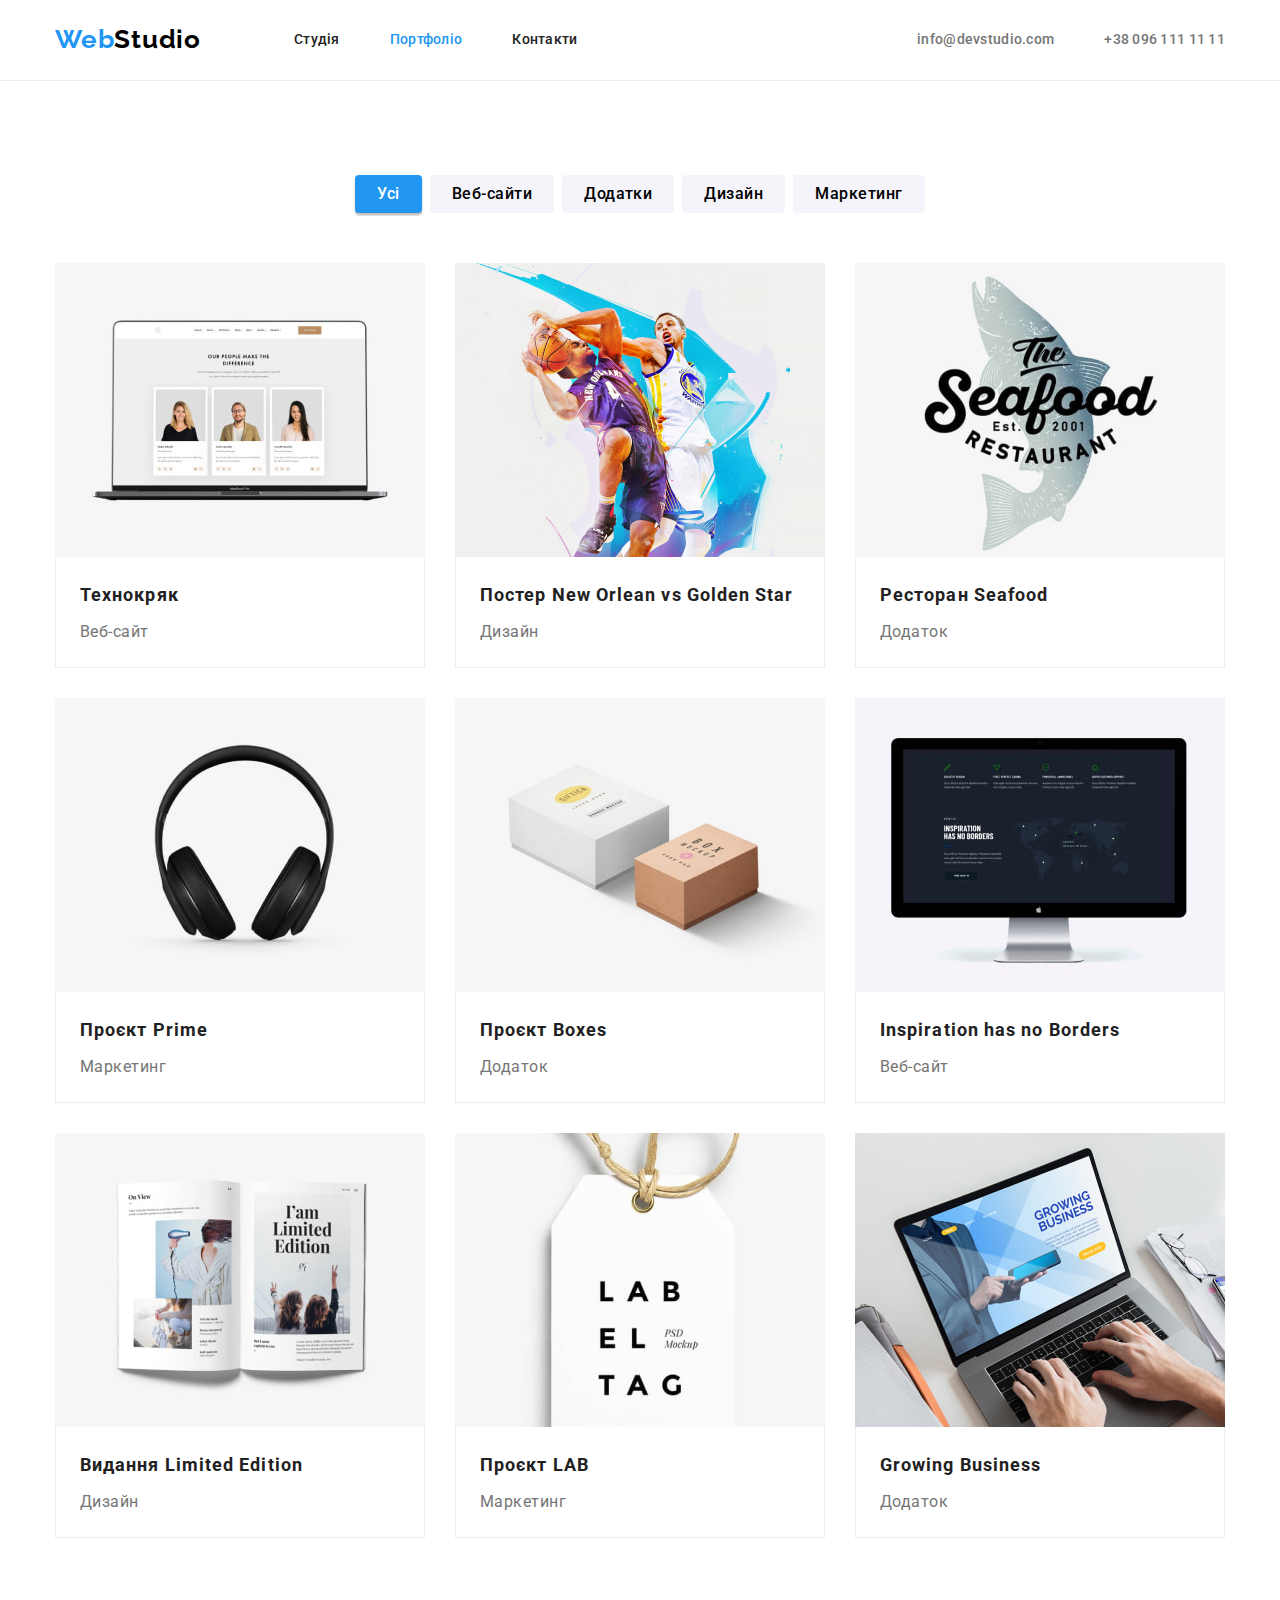
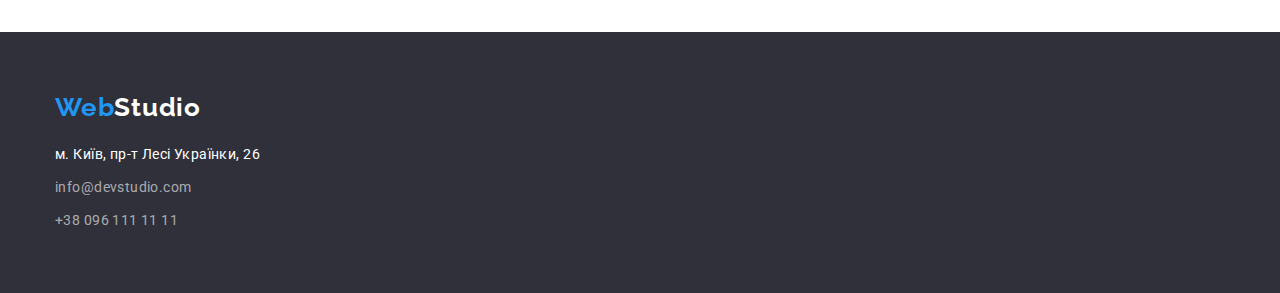
==== porfolio.html @ afa7426b "Initial commit" ====
<!DOCTYPE html>
<html lang="uk">
  <head>
    <meta charset="UTF-8" />
    <meta http-equiv="X-UA-Compatible" content="IE=edge" />
    <meta name="viewport" content="width=device-width, initial-scale=1.0" />
    <link rel="preconnect" href="https://fonts.googleapis.com" />
    <link rel="preconnect" href="https://fonts.gstatic.com" crossorigin />
    <link
      href="https://fonts.googleapis.com/css2?family=Raleway:wght@700&family=Roboto:wght@400;500;700;900&display=swap"
      rel="stylesheet"
    />
    <link rel="stylesheet" href="./css/modern-normalize.css" />

    <link rel="stylesheet" href="./css/styles.css" />
    <title>Web Studio</title>
  </head>
  <body>
    <header class="header">
      <div class="container header-container">
        <nav class="nav">
          <a class="link logo logo-black" href="./index.html" lang="en">
            <span class="accent">Web</span>Studio
          </a>

          <ul class="list menu">
            <li class="menu-item"><a class="link menu-link" href="./index.html">Студія</a></li>
            <li class="menu-item">
              <a class="link menu-link current-text" href="./porfolio.html">Портфоліо</a>
            </li>
            <li class="menu-item"><a class="link menu-link" href="">Контакти</a></li>
          </ul>
        </nav>
        <ul class="list header-contacts">
          <li class="header-contacts-item">
            <a class="link header-contacts-link" href="mailto:info@devstudio.com"
              >info@devstudio.com</a
            >
          </li>
          <li class="header-contacts-item">
            <a class="link header-contacts-link" href="tel:+380961111111">+38 096 111 11 11</a>
          </li>
        </ul>
      </div>
    </header>
    <main class="page-portfolio">
      <section class="section">
        <div class="container">
          <!--Logical header, need to be hidden with css -->
          <h1 class="portfolio-main-header visually-hidden">Наші роботи</h1>
          <ul class="list portfolio-filters">
            <li class="filter-item">
              <button class="filter-btn current-bg" type="button">Усі</button>
            </li>
            <li class="filter-item"><button class="filter-btn" type="button">Веб-сайти</button></li>
            <li class="filter-item"><button class="filter-btn" type="button">Додатки</button></li>
            <li class="filter-item"><button class="filter-btn" type="button">Дизайн</button></li>
            <li class="filter-item"><button class="filter-btn" type="button">Маркетинг</button></li>
          </ul>
          <ul class="list portfolio-list">
            <li class="portfolio-item">
              <a class="link portfolio-link" href="">
                <img
                  class="portfolio-img"
                  src="./images/portfolio/img.jpg"
                  alt="Ноутбук на екрані якого зображено сайт Технокряк"
                  width="370"
                  height="294"
                />
                <div class="item-desc">
                  <h2 class="portfolio-item-header">Технокряк</h2>
                  <p class="portfolio-item-text">Веб-сайт</p>
                </div>
              </a>
            </li>
            <li class="portfolio-item">
              <a class="link portfolio-link" href="">
                <img
                  class="portfolio-img"
                  src="./images/portfolio/img2.jpg"
                  alt="Два баскетболісти, один в іншого намагається вибити м'яч у стрибку"
                  width="370"
                  height="294"
                />
                <div class="item-desc">
                  <h2 class="portfolio-item-header">
                    Постер <span lang="en">New Orlean vs Golden Star</span>
                  </h2>
                  <p class="portfolio-item-text">Дизайн</p>
                </div>
              </a>
            </li>
            <li class="portfolio-item">
              <a class="link portfolio-link" href="">
                <img
                  class="portfolio-img"
                  src="./images/portfolio/img3.jpg"
                  alt="Риба до гори головою і повер написано назву реторану"
                  width="370"
                  height="294"
                />
                <div class="item-desc">
                  <h2 class="portfolio-item-header">Ресторан <span lang="en">Seafood</span></h2>
                  <p class="portfolio-item-text">Додаток</p>
                </div>
              </a>
            </li>
            <li class="portfolio-item">
              <a class="link portfolio-link" href="">
                <img
                  class="portfolio-img"
                  src="./images/portfolio/img4.jpg"
                  alt="Великі чорні навушники"
                  width="370"
                  height="294"
                />
                <div class="item-desc">
                  <h2 class="portfolio-item-header">Проєкт <span lang="en">Prime</span></h2>
                  <p class="portfolio-item-text">Маркетинг</p>
                </div>
              </a>
            </li>
            <li class="portfolio-item">
              <a class="link portfolio-link" href="">
                <img
                  class="portfolio-img"
                  src="./images/portfolio/img5.jpg"
                  alt="Дві коробочки біла більша і крафтова менша з написами"
                  width="370"
                  height="294"
                />
                <div class="item-desc">
                  <h2 class="portfolio-item-header">Проєкт <span lang="en">Boxes</span></h2>
                  <p class="portfolio-item-text">Додаток</p>
                </div>
              </a>
            </li>
            <li class="portfolio-item">
              <a class="link portfolio-link" href="">
                <img
                  class="portfolio-img"
                  src="./images/portfolio/img6.jpg"
                  alt="Монітор і на ньому зображено сайт компанії Inspiration has no Borders"
                  width="370"
                  height="294"
                />
                <div class="item-desc">
                  <h2 class="portfolio-item-header" lang="en">Inspiration has no Borders</h2>
                  <p class="portfolio-item-text">Веб-сайт</p>
                </div>
              </a>
            </li>
            <li class="portfolio-item">
              <a class="link portfolio-link" href="">
                <img
                  class="portfolio-img"
                  src="./images/portfolio/img7.jpg"
                  alt="розгорнутий журнал, на лівому боці зображення дівчини з феном в руках, та через волосся не видно обличча та ноги та руки дівчини, яка тримає сумку, праворуч дві дівчини спиною піднявши руки порізні боки один від одної з символом Victory"
                  width="370"
                  height="294"
                />
                <div class="item-desc">
                  <h2 class="portfolio-item-header">
                    Видання <span lang="en">Limited Edition</span>
                  </h2>
                  <p class="portfolio-item-text">Дизайн</p>
                </div>
              </a>
            </li>
            <li class="portfolio-item">
              <a class="link portfolio-link" href="">
                <img
                  class="portfolio-img"
                  src="./images/portfolio/img8.jpg"
                  alt="Бірка з мотузком і на най напис LAB EL TAG"
                  width="370"
                  height="294"
                />
                <div class="item-desc">
                  <h2 class="portfolio-item-header">Проєкт <span lang="en">LAB</span></h2>
                  <p class="portfolio-item-text">Маркетинг</p>
                </div>
              </a>
            </li>
            <li class="portfolio-item">
              <a class="link portfolio-link" href="">
                <img
                  class="portfolio-img"
                  src="./images/portfolio/img9.jpg"
                  alt="Ноутбук на столі, чоловічі руки на клавіатурі та на екрані зображено сайт Growing Business"
                  width="370"
                  height="294"
                />
                <div class="item-desc">
                  <h2 class="portfolio-item-header" lang="en">Growing Business</h2>
                  <p class="portfolio-item-text">Додаток</p>
                </div>
              </a>
            </li>
          </ul>
        </div>
      </section>
    </main>
    <footer class="footer">
      <div class="container footer-container">
        <div>
          <a class="link logo logo-white" href="./index.html" lang="en">
            <span class="accent">Web</span>Studio
          </a>
          <address class="contacts">
            <ul class="list contacts-list">
              <li class="contact-item">
                <a
                  class="link contact-link address"
                  href="https://goo.gl/maps/CPtrU1FHBa2aNyZL9"
                  rel="noopener noreferrer"
                >
                  м. Київ, пр-т Лесі Українки, 26
                </a>
              </li>
              <li class="contact-item">
                <a class="link contact-link" href="mailto:info@devstudio.com">info@devstudio.com</a>
              </li>
              <li class="contact-item">
                <a class="link contact-link" href="tel:+380961111111">+38 096 111 11 11</a>
              </li>
            </ul>
          </address>
        </div>
      </div>
    </footer>
  </body>
</html>
---- css/styles.css ----
:root {
  /* fonts */
  --main-font-familly: 'Roboto', sans-serif;
  --submain-font-family: 'Raleway', sans-serif;
  --main-font-size: 14px;
  --logo-font-size: 26px;
  --submain-font-size: 16px;
  --section-header-font-size: 36px;
  --subsection-header-font-size: 18px;
  /* text colors */
  --accent-text-color: #2196f3;
  --main-text-color: #212121;
  --light-text-color: #ffffff;
  --dark-text-color: #000000;
  --submain-text-color: #757575;
  --sub-text-color-trans: rgba(255, 255, 255, 0.6);
  --border-color: #ececec;
  --portfolio-border-color: #eeeeee;
  /* background colors */
  --accent-bg-color: #2196f3;
  --main-bg-color: #ffffff;
  --submain-bg-color: #f5f4fa;
  --dark-bg-color: #2f303a;
  /* actions */
  --active-color: #2196f3;
  --active-bg-color: #2196f3;
  --active-bg-btn: #188ce8;
  /* other */
  --items-main: 4;
  --indent-main: 30px;
  --items-portfolio: 3;
  --indent-portfolio: 30px;
}

body {
  font-family: var(--main-font-familly);
  font-size: var(--main-font-size);
  color: var(--main-text-color);
  background-color: var(--main-bg-color);
}

/* Reset */
h1,
h2,
h3,
h4,
h5,
h6,
p {
  margin: 0;
}

ul {
  margin: 0;
  padding: 0;
}

img {
  display: block;
}

.link {
  text-decoration: none;
}

.list {
  list-style-type: none;
}

.container {
  width: 1200px;
  margin: 0 auto;
  padding-left: 15px;
  padding-right: 15px;
}

.logo {
  font-family: var(--submain-font-family);
  font-weight: 700;
  font-size: 26px;
  line-height: 1.19;
  letter-spacing: 0.03em;
}

.accent {
  color: var(--accent-text-color);
}

.visually-hidden {
  position: absolute;
  white-space: nowrap;
  width: 1px;
  height: 1px;
  overflow: hidden;
  border: 0;
  padding: 0;
  clip: rect(0 0 0 0);
  clip-path: inset(50%);
  margin: -1px;
}

/* Header */

.header-container {
  display: flex;
  justify-content: space-between;
}

.header {
  border-bottom: 1px solid var(--border-color);
}

.logo-black {
  margin-right: 93px;
  padding-top: 24px;
  padding-bottom: 24px;
  color: var(--dark-text-color);
}

.nav {
  display: flex;
}

.menu {
  display: flex;
  gap: 50px;
}

.menu-link {
  display: block;
  padding-top: 32px;
  padding-bottom: 32px;
  font-weight: 500;
  line-height: 1.14;
  letter-spacing: 0.02em;
  color: var(--main-text-color);
}

.current-text {
  color: var(--active-color);
}

.menu-link:hover,
.menu-link:focus {
  color: var(--active-color);
}

.header-contacts {
  display: flex;
  gap: 50px;
}

.header-contacts-link {
  display: block;
  padding-top: 32px;
  padding-bottom: 32px;
  font-weight: 500;
  line-height: 1.14;
  letter-spacing: 0.02em;
  color: var(--submain-text-color);
}

.header-contacts-link:hover,
.header-contacts-link:focus {
  color: var(--active-color);
}

/* Main */

.section {
  padding-top: 94px;
  padding-bottom: 94px;
}

.section-header {
  font-weight: 700;
  font-size: 36px;
  line-height: 1.17;
  text-align: center;
  letter-spacing: 0.03em;
  margin-bottom: 50px;
}

/* Hero */

.hero {
  padding: 200px 0;
  background-color: var(--dark-bg-color);
}

.hero-header {
  margin-left: auto;
  margin-right: auto;
  margin-bottom: 30px;
  font-weight: 900;
  font-size: 44px;
  line-height: 1.36;
  text-align: center;
  letter-spacing: 0.06em;
  text-transform: uppercase;
  color: var(--light-text-color);
  width: 696px;
}

.hero-btn {
  display: block;
  margin: 0 auto;
  padding: 10px 32px;
  font-family: inherit;
  font-weight: 700;
  font-size: 16px;
  line-height: 1.88;
  text-align: center;
  letter-spacing: 0.06em;
  color: var(--light-text-color);
  background-color: var(--accent-bg-color);
  border: none;
  box-shadow: 0px 4px 4px rgba(0, 0, 0, 0.15);
  border-radius: 4px;
  cursor: pointer;
}

.hero-btn:hover,
.hero-btn:focus {
  background: var(--active-bg-btn);
  box-shadow: 0px 4px 4px rgba(0, 0, 0, 0.15);
  border-radius: 4px;
}

/* Our benefits */

.benafits {
  padding-bottom: 0;
}

.benafits-list {
  display: flex;
  gap: 30px;
}

.benafit-header {
  font-size: var(--main-font-size);
  font-weight: 700;
  line-height: 1.14;
  letter-spacing: 0.03em;
  text-transform: uppercase;
  margin-bottom: 10px;
}

.benafit-item {
  flex-basis: calc((100% - (var(--indent-main)) * (var(--items-main) - 1)) / var(--items-main));
}

.benafit-text {
  line-height: 1.71;
  letter-spacing: 0.03em;
  color: var(--submain-text-color);
}

/* What we do */

.we-do-list {
  display: flex;
  gap: 30px;
}

.we-do-img {
  width: 100%;
}

/* Our team */
.team {
  background-color: var(--submain-bg-color);
}

.team-list {
  display: flex;
  gap: 30px;
}

.team-item {
  background-color: var(--main-bg-color);
  flex-basis: calc((100% - (var(--indent-main)) * (var(--items-main) - 1)) / var(--items-main));
  box-shadow: 0px 1px 3px rgba(0, 0, 0, 0.12), 0px 1px 1px rgba(0, 0, 0, 0.14),
    0px 2px 1px rgba(0, 0, 0, 0.2);
  border-radius: 0px 0px 4px 4px;
}
.team-img {
  width: 100%;
}

.team-desc {
  padding-top: 30px;
  padding-bottom: 30px;
}

.team-header {
  margin-bottom: 10px;
  font-weight: 500;
  font-size: var(--submain-font-size);
  line-height: 1.19;
  text-align: center;
  letter-spacing: 0.03em;
}

.team-text {
  font-size: var(--submain-font-size);
  line-height: 1.19;
  text-align: center;
  letter-spacing: 0.03em;
  color: var(--submain-text-color);
}

/* Footer */
.footer {
  padding-top: 60px;
  padding-bottom: 60px;
  background-color: var(--dark-bg-color);
}

.logo-white {
  display: inline-block;
  margin-bottom: 20px;
  color: var(--light-text-color);
}

.contacts {
  font-style: normal;
}

.contact-item:not(:last-child) {
  margin-bottom: 9px;
}

.contact-link {
  line-height: 1.71;
  letter-spacing: 0.03em;
  color: var(--sub-text-color-trans);
}

.contact-link:hover,
.contact-link:focus {
  color: var(--active-color);
}

.address {
  color: var(--light-text-color);
}

/* Portfolio */
.page-portfolio {
  font-size: 16px;
}

.portfolio-filters {
  margin-bottom: 50px;
  display: flex;
  justify-content: center;
  gap: 8px;
}

.filter-btn {
  padding: 6px 22px;
  font-family: inherit;
  font-size: 16px;
  font-weight: 500;
  line-height: 1.62;
  text-align: center;
  letter-spacing: 0.03em;
  background-color: var(--submain-bg-color);
  cursor: pointer;
  border: none;
  border-radius: 4px;
}

.current-bg {
  color: var(--light-text-color);
  background-color: var(--active-bg-color);
  box-shadow: 0px 3px 1px rgba(0, 0, 0, 0.1), 0px 1px 2px rgba(0, 0, 0, 0.08),
    0px 2px 2px rgba(0, 0, 0, 0.12);
}

.filter-btn:hover,
.filter-btn:focus {
  color: var(--light-text-color);
  background-color: var(--active-color);
  box-shadow: 0px 3px 1px rgba(0, 0, 0, 0.1), 0px 1px 2px rgba(0, 0, 0, 0.08),
    0px 2px 2px rgba(0, 0, 0, 0.12);
}

.portfolio-list {
  display: flex;
  flex-wrap: wrap;
  gap: 30px;
}

.portfolio-item {
  flex-basis: calc(
    (100% - var(--indent-portfolio) * (var(--items-portfolio) -1)) / var(--items-portfolio)
  );
}

.item-desc {
  padding-top: 20px;
  padding-bottom: 20px;
  padding-right: 24px;
  padding-left: 24px;
  border-bottom: 1px solid var(--portfolio-border-color);
  border-left: 1px solid var(--portfolio-border-color);
  border-right: 1px solid var(--portfolio-border-color);
}

.portfolio-item-header {
  margin-bottom: 4px;
  font-weight: 700;
  font-size: 18px;
  line-height: 2;
  letter-spacing: 0.06em;
  color: var(--main-text-color);
}

.portfolio-item-text {
  line-height: 1.88;
  letter-spacing: 0.03em;
  color: var(--submain-text-color);
}
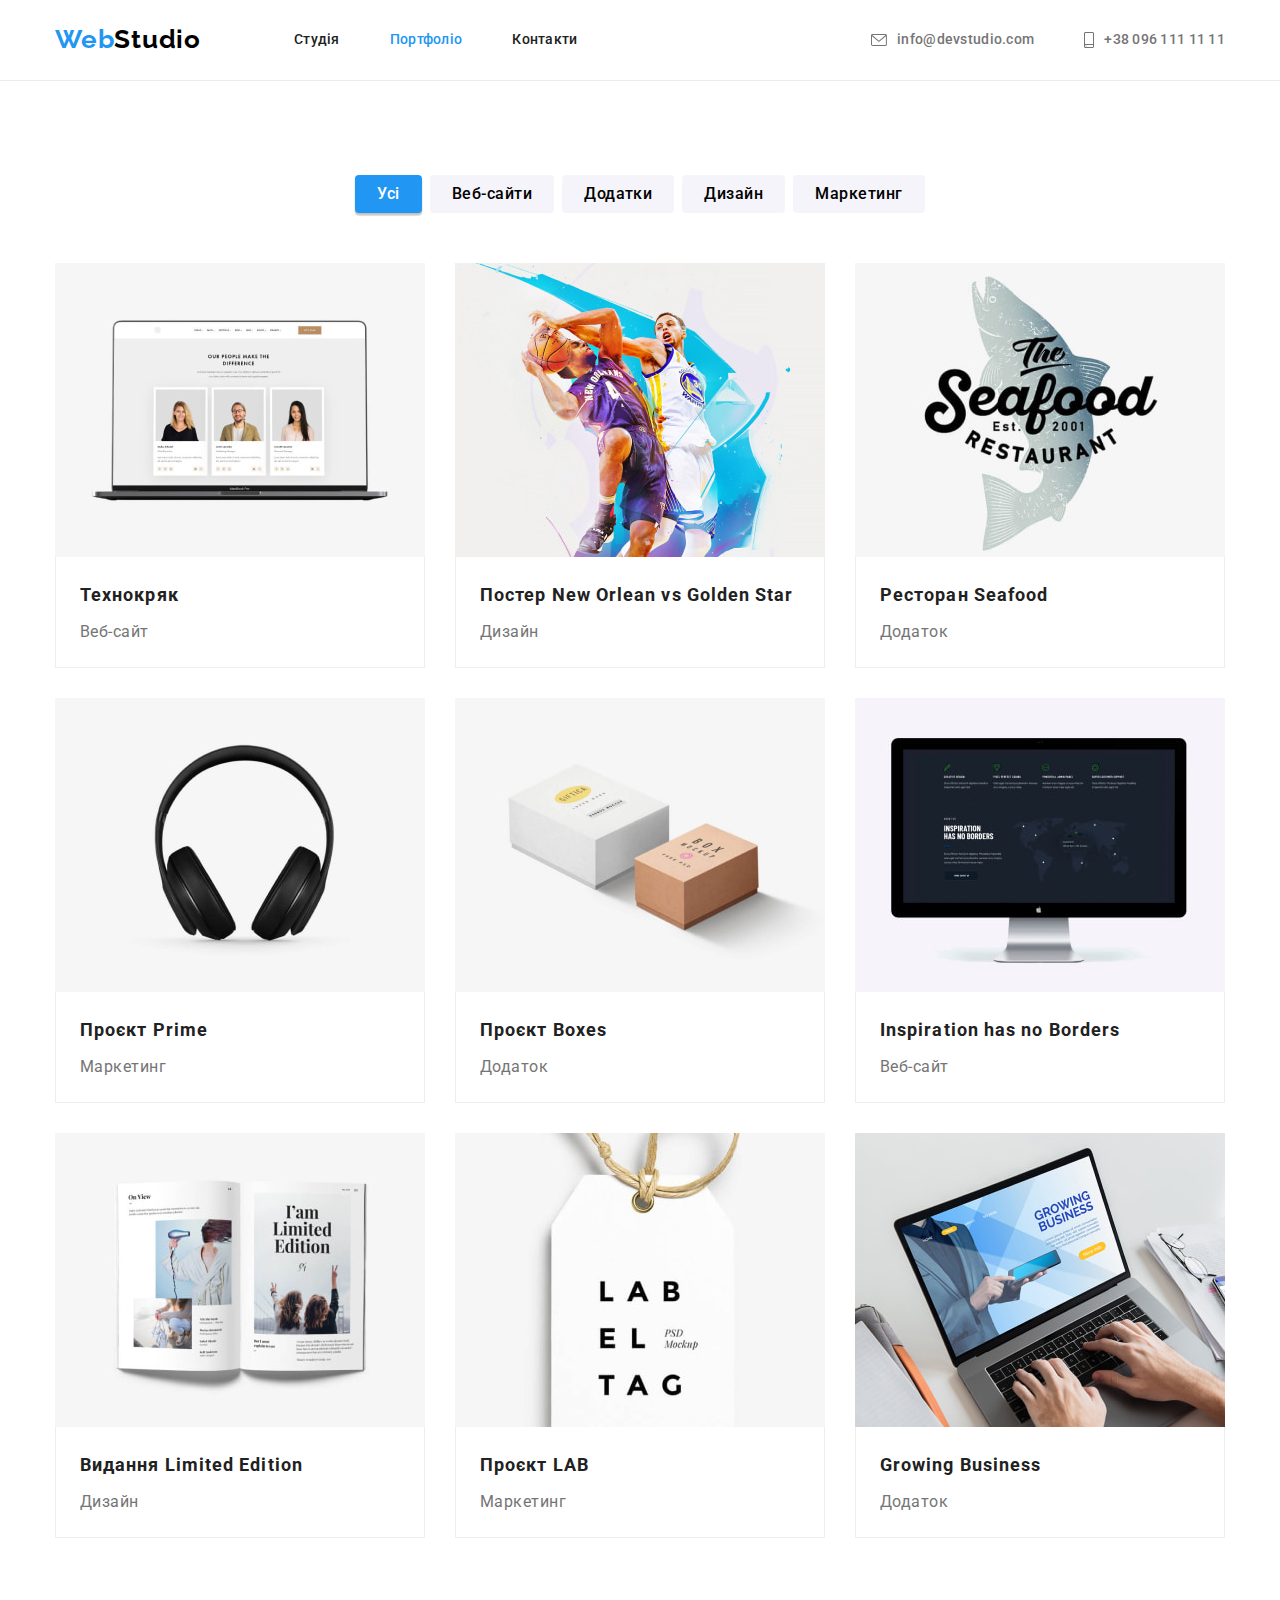
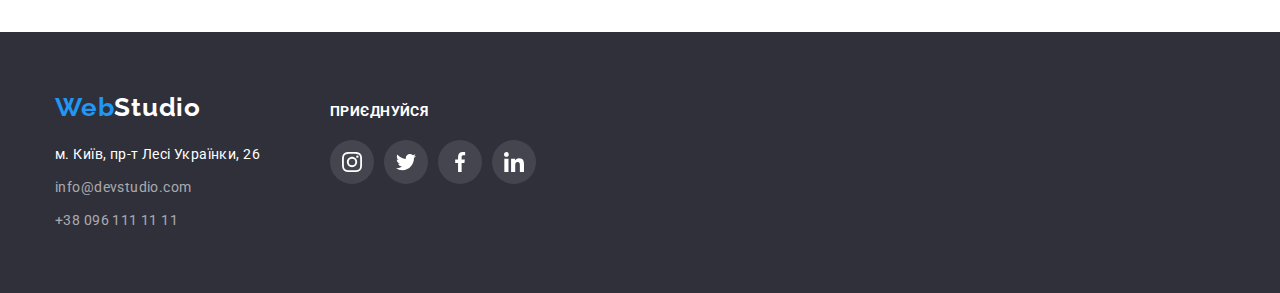
==== commit b2d74dcb: "Add images and icons, shadows, background" ====
--- a/porfolio.html
+++ b/porfolio.html
@@ -33,12 +33,20 @@
         </nav>
         <ul class="list header-contacts">
           <li class="header-contacts-item">
-            <a class="link header-contacts-link" href="mailto:info@devstudio.com"
-              >info@devstudio.com</a
-            >
+            <a class="link header-contacts-link" href="mailto:info@devstudio.com">
+              <svg class="envelope" width="16" height="12">
+                <use href="./images/icons.svg#icon-envelope"></use>
+              </svg>
+              info@devstudio.com
+            </a>
           </li>
           <li class="header-contacts-item">
-            <a class="link header-contacts-link" href="tel:+380961111111">+38 096 111 11 11</a>
+            <a class="link header-contacts-link" href="tel:+380961111111">
+              <svg class="smartphone" width="10" height="16">
+                <use href="./images/icons.svg#icon-smartphone"></use>
+              </svg>
+              +38 096 111 11 11
+            </a>
           </li>
         </ul>
       </div>
@@ -203,7 +211,7 @@
     </main>
     <footer class="footer">
       <div class="container footer-container">
-        <div>
+        <div class="footer-address">
           <a class="link logo logo-white" href="./index.html" lang="en">
             <span class="accent">Web</span>Studio
           </a>
@@ -227,6 +235,64 @@
             </ul>
           </address>
         </div>
+
+        <div class="footer-socials">
+          <h2 class="footer-socials-header">Приєднуйся</h2>
+          <ul class="list socials">
+            <li>
+              <a
+                class="link socials-link footer-soc-link"
+                href="https://instagram.com"
+                aria-label="Instagram"
+                target="_blank"
+                rel="noopener noreferrer"
+              >
+                <svg class="soc-icon" width="20" height="20">
+                  <use href="./images/icons.svg#icon-instagram"></use>
+                </svg>
+              </a>
+            </li>
+            <li>
+              <a
+                class="link socials-link footer-soc-link"
+                href="https://twitter.com"
+                aria-label="Twitter"
+                target="_blank"
+                rel="noopener noreferrer"
+              >
+                <svg class="soc-icon" width="20" height="20">
+                  <use href="./images/icons.svg#icon-twitter"></use>
+                </svg>
+              </a>
+            </li>
+            <li>
+              <a
+                class="link socials-link footer-soc-link"
+                href="https://facebook.com"
+                aria-label="Facebook"
+                target="_blank"
+                rel="noopener noreferrer"
+              >
+                <svg class="soc-icon" width="20" height="20">
+                  <use href="./images/icons.svg#icon-facebook"></use>
+                </svg>
+              </a>
+            </li>
+            <li>
+              <a
+                class="link socials-link footer-soc-link"
+                href="https://linkedin.com"
+                aria-label="Linkedin"
+                target="_blank"
+                rel="noopener noreferrer"
+              >
+                <svg class="soc-icon" width="20" height="20">
+                  <use href="./images/icons.svg#icon-linkedin"></use>
+                </svg>
+              </a>
+            </li>
+          </ul>
+        </div>
       </div>
     </footer>
   </body>
--- a/css/styles.css
+++ b/css/styles.css
@@ -16,11 +16,15 @@
   --sub-text-color-trans: rgba(255, 255, 255, 0.6);
   --border-color: #ececec;
   --portfolio-border-color: #eeeeee;
+  --icon-color: #afb1b8;
   /* background colors */
   --accent-bg-color: #2196f3;
   --main-bg-color: #ffffff;
   --submain-bg-color: #f5f4fa;
   --dark-bg-color: #2f303a;
+  --soc-bg-color: rgba(255, 255, 255, 0.1);
+  --hero-bg: #c4c4c4;
+  --hero-bg-overlay: rgba(47, 48, 58, 0.4);
   /* actions */
   --active-color: #2196f3;
   --active-bg-color: #2196f3;
@@ -151,7 +155,9 @@
 }
 
 .header-contacts-link {
-  display: block;
+  display: flex;
+  align-items: center;
+  gap: 10px;
   padding-top: 32px;
   padding-bottom: 32px;
   font-weight: 500;
@@ -165,6 +171,14 @@
   color: var(--active-color);
 }
 
+.envelope {
+  fill: currentColor;
+}
+
+.smartphone {
+  fill: currentColor;
+}
+
 /* Main */
 
 .section {
@@ -184,8 +198,14 @@
 /* Hero */
 
 .hero {
+  margin: 0 auto;
+  width: 1600px;
   padding: 200px 0;
-  background-color: var(--dark-bg-color);
+  background-image: linear-gradient(rgba(47, 48, 58, 0.4), rgba(47, 48, 58, 0.4)),
+    url('../images/hero-background.jpg');
+  background-color: var(--hero-bg);
+  background-size: contain;
+  background-repeat: no-repeat;
 }
 
 .hero-header {
@@ -251,6 +271,12 @@
   flex-basis: calc((100% - (var(--indent-main)) * (var(--items-main) - 1)) / var(--items-main));
 }
 
+.benafit-icon-container {
+  margin-bottom: 30px;
+  padding: 25px 100px;
+  background-color: var(--submain-bg-color);
+}
+
 .benafit-text {
   line-height: 1.71;
   letter-spacing: 0.03em;
@@ -292,6 +318,8 @@
 .team-desc {
   padding-top: 30px;
   padding-bottom: 30px;
+  padding-left: 10px;
+  padding-right: 10px;
 }
 
 .team-header {
@@ -304,11 +332,83 @@
 }
 
 .team-text {
+  margin-bottom: 16px;
   font-size: var(--submain-font-size);
   line-height: 1.19;
   text-align: center;
   letter-spacing: 0.03em;
   color: var(--submain-text-color);
+}
+
+/* socials */
+
+.socials {
+  display: flex;
+  gap: 10px;
+  justify-content: center;
+}
+
+.socials-link {
+  display: flex;
+  align-items: center;
+  justify-content: center;
+  width: 44px;
+  height: 44px;
+  border-radius: 50%;
+}
+
+.team-soc-link {
+  color: var(--icon-color);
+}
+
+.socials-link:hover,
+.socials-link:focus {
+  color: var(--light-text-color);
+  background-color: var(--accent-bg-color);
+}
+
+.soc-icon {
+  fill: currentColor;
+}
+
+/* Clients */
+
+.clients-header {
+  margin-bottom: 50px;
+  font-weight: 700;
+  font-size: 36px;
+  line-height: 1.17;
+  text-align: center;
+  letter-spacing: 0.03em;
+}
+
+.clients-list {
+  display: flex;
+  gap: 30px;
+  align-items: center;
+  justify-content: center;
+}
+
+.clients-list-link {
+  width: 170px;
+  height: 92px;
+  display: flex;
+  align-items: center;
+  justify-content: center;
+  padding: 16px 32px;
+  color: var(--icon-color);
+  border: 1px solid var(--icon-color);
+  border-radius: 4px;
+}
+
+.clients-list-link:hover,
+.clients-list-link:focus {
+  color: var(--accent-text-color);
+  border: 1px solid var(--accent-text-color);
+}
+
+.clients-icon {
+  fill: currentColor;
 }
 
 /* Footer */
@@ -345,6 +445,30 @@
 
 .address {
   color: var(--light-text-color);
+}
+
+.footer-container {
+  display: flex;
+}
+
+.footer-address {
+  margin-right: 70px;
+}
+
+.footer-socials-header {
+  padding-top: 12px;
+  margin-bottom: 20px;
+  font-size: var(--main-font-size);
+  font-weight: 700;
+  line-height: 1.14;
+  letter-spacing: 0.03em;
+  text-transform: uppercase;
+  color: var(--light-text-color);
+}
+
+.footer-soc-link {
+  color: var(--light-text-color);
+  background-color: var(--soc-bg-color);
 }
 
 /* Portfolio */
@@ -398,6 +522,16 @@
   flex-basis: calc(
     (100% - var(--indent-portfolio) * (var(--items-portfolio) -1)) / var(--items-portfolio)
   );
+}
+
+.portfolio-link {
+  display: block;
+}
+
+.portfolio-link:hover,
+.portfolio-link:focus {
+  box-shadow: 0px 1px 1px rgba(0, 0, 0, 0.12), 0px 4px 4px rgba(0, 0, 0, 0.06),
+    1px 4px 6px rgba(0, 0, 0, 0.16);
 }
 
 .item-desc {
